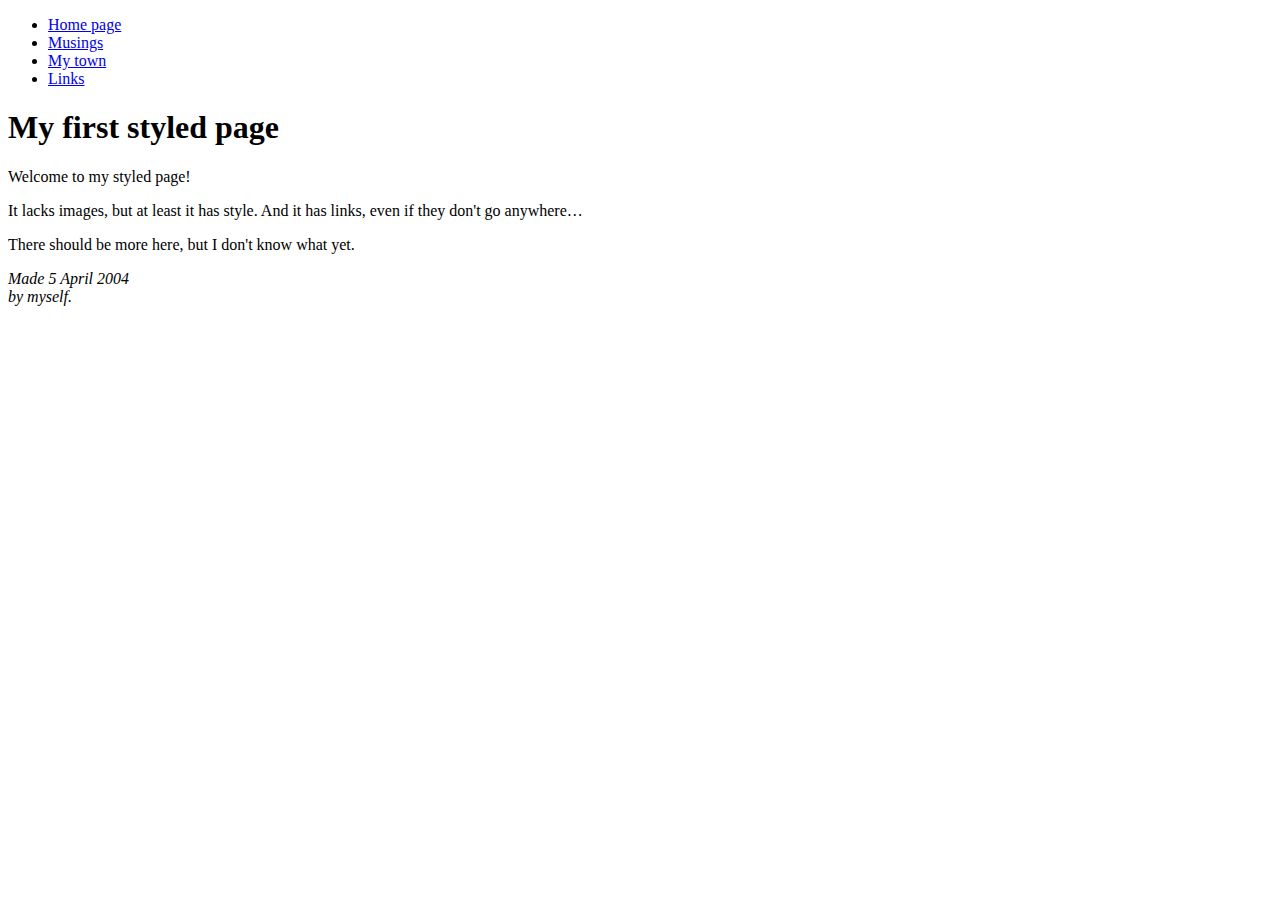
==== index.html @ bc7cad27 "Add files via upload" ====
<!DOCTYPE html PUBLIC "-//W3C//DTD HTML 4.01//EN">
<html>
<head>
  <title>My first styled page</title>
 <link rel="stylesheet" href="style.css">
</head>
<body>
<ul class="navbar">
  <li><a href="index.html">Home page</a>
  <li><a href="musings.html">Musings</a>
  <li><a href="town.html">My town</a>
  <li><a href="links.html">Links</a>
</ul class="navbar">
<h1>My first styled page</h1>
<p>Welcome to my styled page!

<p>It lacks images, but at least it has style.
And it has links, even if they don't go
anywhere&hellip;

<p>There should be more here, but I don't know
what yet.
<address>Made 5 April 2004<br>
  by myself.</address>

</body>
</html>
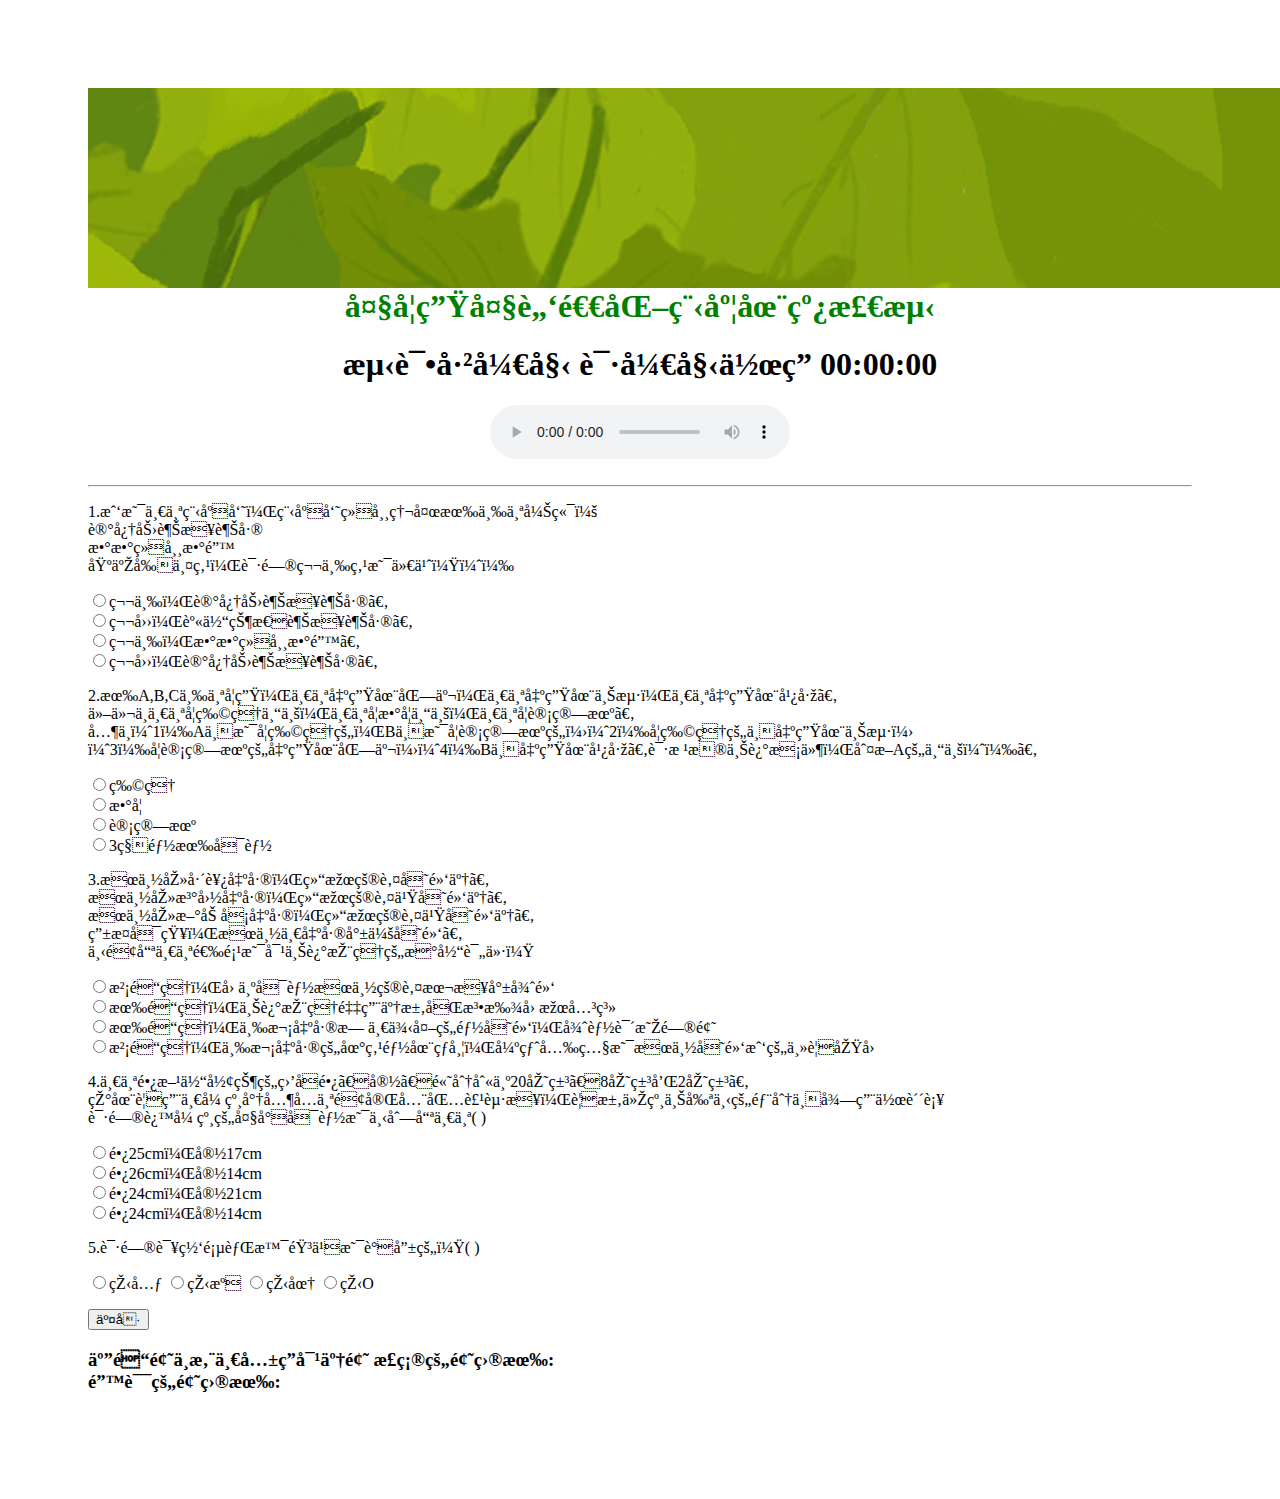
==== commit 7addbab8: "Add files via upload" ====
--- a/index.html
+++ b/index.html
@@ -1,27 +1,167 @@
-<!DOCTYPE html PUBLIC "-//W3C//DTD HTML 4.01//EN">
+<!DOCTYPE HTML ">
 <html>
-<head>
-  <title>My first styled page</title>
- <link rel="stylesheet" href="style.css">
+  <head>
+    <title>text online</title>
+  <meta http-equiv=" content-type" content="txt/html; charset=utf-8" />
+<meta http-equiv="pragma" content="no-cache">
+<meta http-equiv="cache-control" content="no-cache">
+<meta http-equiv="expires" content="0">
+<meta http-equiv="keywords" content="keyword1,keyword2,keyword3">
+<meta http-equiv="description" content="This is my page">
+
+    <style>
+      div{
+        background-image: url('back.jpg');
+        width: 1500px;
+        height: 200px;
+        background-position: center center;
+
+      }
+    </style>
 </head>
-<body>
-<ul class="navbar">
-  <li><a href="index.html">Home page</a>
-  <li><a href="musings.html">Musings</a>
-  <li><a href="town.html">My town</a>
-  <li><a href="links.html">Links</a>
-</ul class="navbar">
-<h1>My first styled page</h1>
-<p>Welcome to my styled page!
+  <div> </div>
 
-<p>It lacks images, but at least it has style.
-And it has links, even if they don't go
-anywhere&hellip;
 
-<p>There should be more here, but I don't know
-what yet.
-<address>Made 5 April 2004<br>
-  by myself.</address>
+<body onload="time_fun()" style="padding:80px;">
+  <center>
+    <font size="6" color="green"><b>大学生大脑退化程度在线检测</b></font>
+    <h1>测试已开始 请开始作答 <span id="mytime">00:00:00</span></h1>
+  <audio src="hfc.mp3"controls><audio>
+  </center><br>
+  <hr>
+
+  <p>1.我是一个程序员，程序员经常熬夜有三个弊端：<br>
+    记忆力越来越差<br>
+    数数经常数错<br>
+    基于前两点，请问第三点是什么？（）</p>
+  <p>
+    <input type="radio" name="Q1" value="1">第三，记忆力越来越差。<br>
+    <input type="radio" name="Q1" value="2">第四，身体状态越来越差。<br>
+    <input type="radio" name="Q1" value="3">第三，数数经常数错。<br>
+    <input type="radio" name="Q1" value="4">第四，记忆力越来越差。<br> <!-- D -->
+  </p>
+  <p>2.有A,B,C三个学生，一个出生在北京，一个出生在上海，一个出生在广州。<br>
+    他们中一个学物理专业，一个学数学专业，一个学计算机。<br>
+    其中（1）A不是学物理的，B不是学计算机的；（2）学物理的不出生在上海；<br>
+    （3）学计算机的出生在北京；（4）B不出生在广州。请根据上述条件，判断A的专业（）。</p>
+  <p>
+    <input type="radio" name="Q2" value="1">物理<br>
+    <input type="radio" name="Q2" value="2">数学<br>
+    <input type="radio" name="Q2" value="3">计算机<br> <!-- C -->
+    <input type="radio" name="Q2" value="4">3种都有可能<br>
+  </p>
+  <p>3.杜丽去巴西出差，结果皮肤变黑了。<br>
+    杜丽去泰国出差，结果皮肤也变黑了。<br>
+    杜丽去新加坡出差，结果皮肤也变黑了。<br>
+    由此可知，杜丽一出差就会变黑。<br>
+    下面哪一个选项是对上述推理的恰当评价？</p>
+  <p>
+    <input type="radio" name="Q3" value="1">没道理，因为可能杜丽皮肤本来就很黑<br>
+    <input type="radio" name="Q3" value="2">有道理，上述推理采用了求同法找因果关系<br>
+    <input type="radio" name="Q3" value="3">有道理，三次出差无一例外的都变黑，很能说明问题<br>
+    <input type="radio" name="Q3" value="4">没道理，三次出差的地点都在热带，强烈光照是杜丽变黑我的主要原因<br> <!-- D -->
+  </p>
+  <p>4.一个长方体形状的盒子长、宽、高分别为20厘米、8厘米和2厘米。<br>
+    现在要用一张纸将其六个面完全包裹起来，要求从纸上剪下的部分不得用作贴补<br>
+    请问这张纸的大小可能是下列哪一个( )</p>
+  <p>
+    <input type="radio" name="Q4" value="1">长25cm，宽17cm<br>
+    <input type="radio" name="Q4" value="2">长26cm，宽14cm<br>
+    <input type="radio" name="Q4" value="3">长24cm，宽21cm<br> <!-- C -->
+    <input type="radio" name="Q4" value="4">长24cm，宽14cm<br>
+  </p>
+  <p>5.请问该网页背景音乐是谁唱的？( ) </p>
+  <p>
+    <input type="radio" name="Q5" value="1">王元
+    <input type="radio" name="Q5" value="2">王源
+    <input type="radio" name="Q5" value="3">王圆
+    <input type="radio" name="Q5" value="4">王O
+  </p>
+  <button onclick="main()">交卷</button>
+  <h3>
+    五道题中您一共答对了<font color="red"><span id="right_number"></font>题
+    正确的题目有:<span id="right_question" style="color:red"></span>
+    <br>
+    错误的题目有:<span id="error_question" style="color:red"></span>
+  </h3>
+  <script language="javascript">
+
+    function two_char(n) {
+      return n >= 10 ? n : "0" + n;
+    }
+    function time_fun() {
+      var sec = 0;
+      setInterval(function () {
+        sec++;
+        var date = new Date(0, 0)
+        date.setSeconds(sec);
+        var h = date.getHours(), m = date.getMinutes(), s = date.getSeconds();
+        document.getElementById("mytime").innerText = two_char(h) + ":" + two_char(m) + ":" + two_char(s);
+      }, 1000);
+    }
+
+    function main() {
+      var questionArray = new Array("Q1", "Q2", "Q3", "Q4", "Q5");
+      var resultArray = new Array();
+      var rightArray = new Array();
+
+      var aryAns = new Array(4, 3, 4, 3, 2);
+      for (var i = 0; i < questionArray.length; i++) {
+        if (Name(questionArray[i]) != 10) {
+          resultArray[i] = Name(questionArray[i]);
+        } else {
+          alert("第" + (i + 1) + "题,您未作答!!");
+          return false;
+        }
+      }
+      var right_number = 0;
+      for (var i = 0; i < questionArray.length; i++) {
+        if (aryAns[i] == resultArray[i]) {
+          right_number++;
+          rightArray[i] = 1;
+        } else {
+          rightArray[i] = 0;
+        }
+      }
+      var right_question = " ";
+      var error_question = " ";
+      for (var i = 0; i < rightArray.length; i++) {
+        if (rightArray[i] == 1) {
+          right_question += i + 1 + ",";
+        } else {
+          error_question += i + 1 + ",";
+        }
+      }
+      var time = document.getElementById("mytime").innerHTML;
+      document.getElementById("right_number").innerText = right_number;
+
+
+
+      if (right_question != " ") {
+        document.getElementById("right_question").innerText = right_question;
+
+      }
+      if (error_question != " ") {
+        document.getElementById("error_question").innerText = error_question;
+
+      }
+    };
+
+    function Name(name) {
+      var temp = document.getElementsByName(name);
+      var intHot = 9;
+      for (var i = 0; i < temp.length; i++) {
+        if (temp[i].checked)
+          intHot = temp[i].value;
+      }
+      if (intHot == 9) {
+        return 10;
+      }
+      return intHot;
+    };
+
+
+  </script>
 
 </body>
 </html>
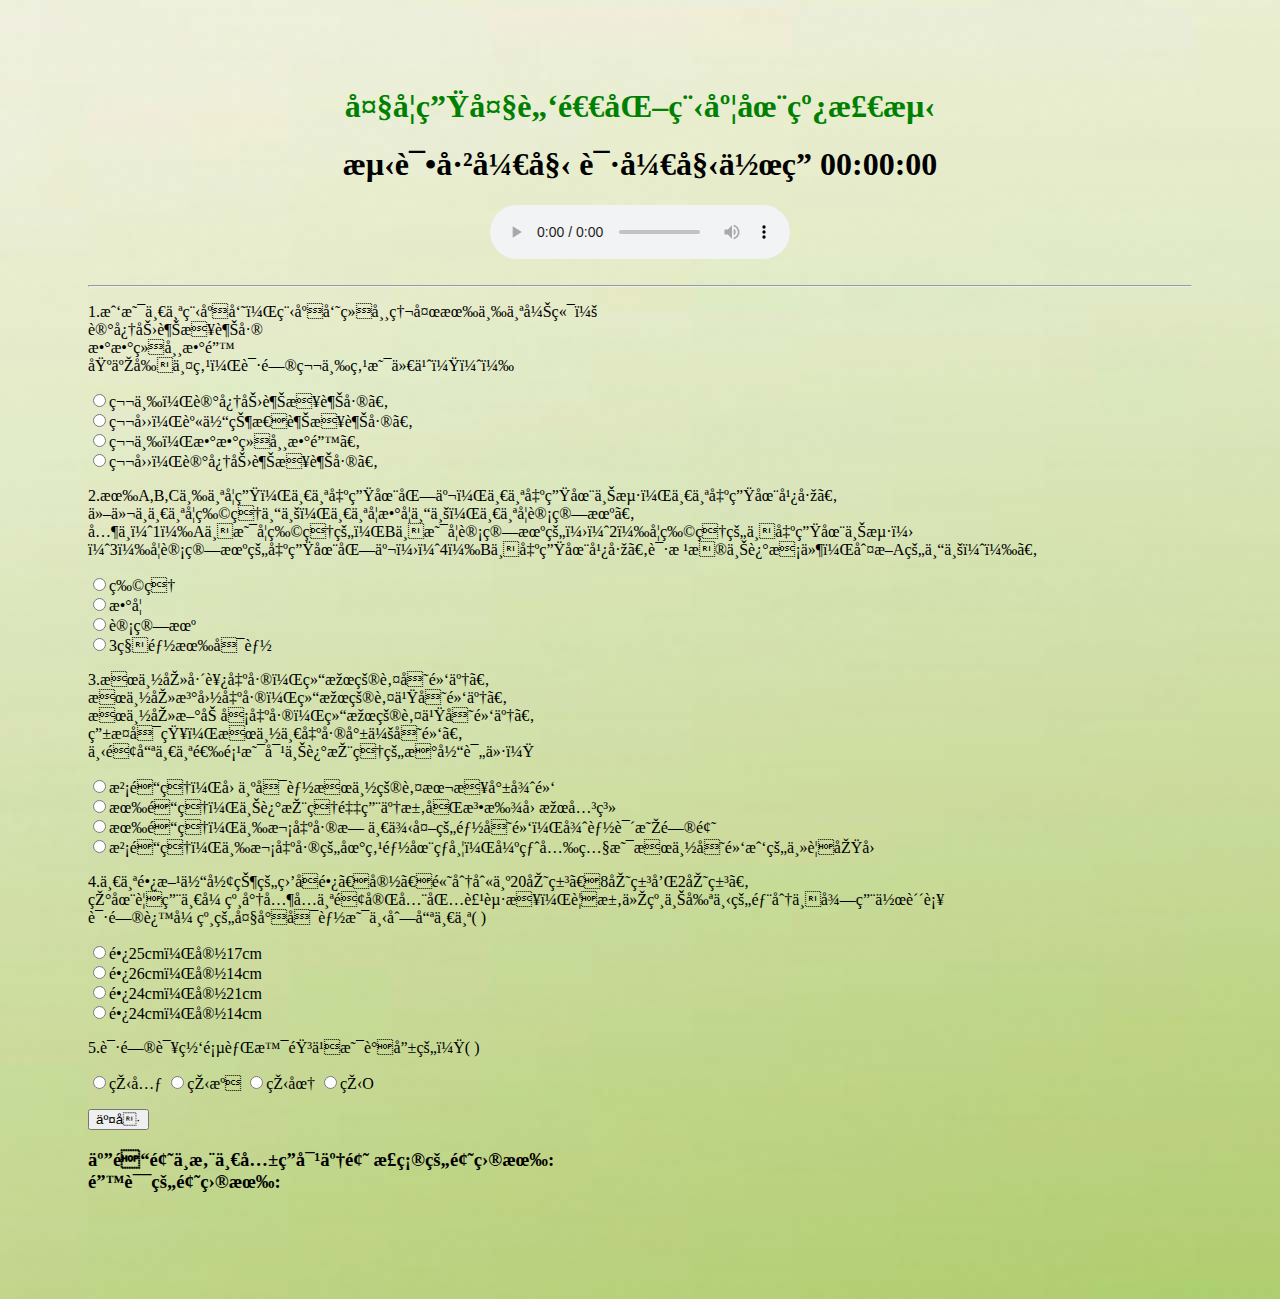
==== commit 6d83c979: "Add files via upload" ====
--- a/index.html
+++ b/index.html
@@ -10,13 +10,10 @@
 <meta http-equiv="description" content="This is my page">
 
     <style>
-      div{
-        background-image: url('back.jpg');
-        width: 1500px;
-        height: 200px;
-        background-position: center center;
+      body{
+        background-image: url('zzback.jpg');
 
-      }
+          }
     </style>
 </head>
   <div> </div>
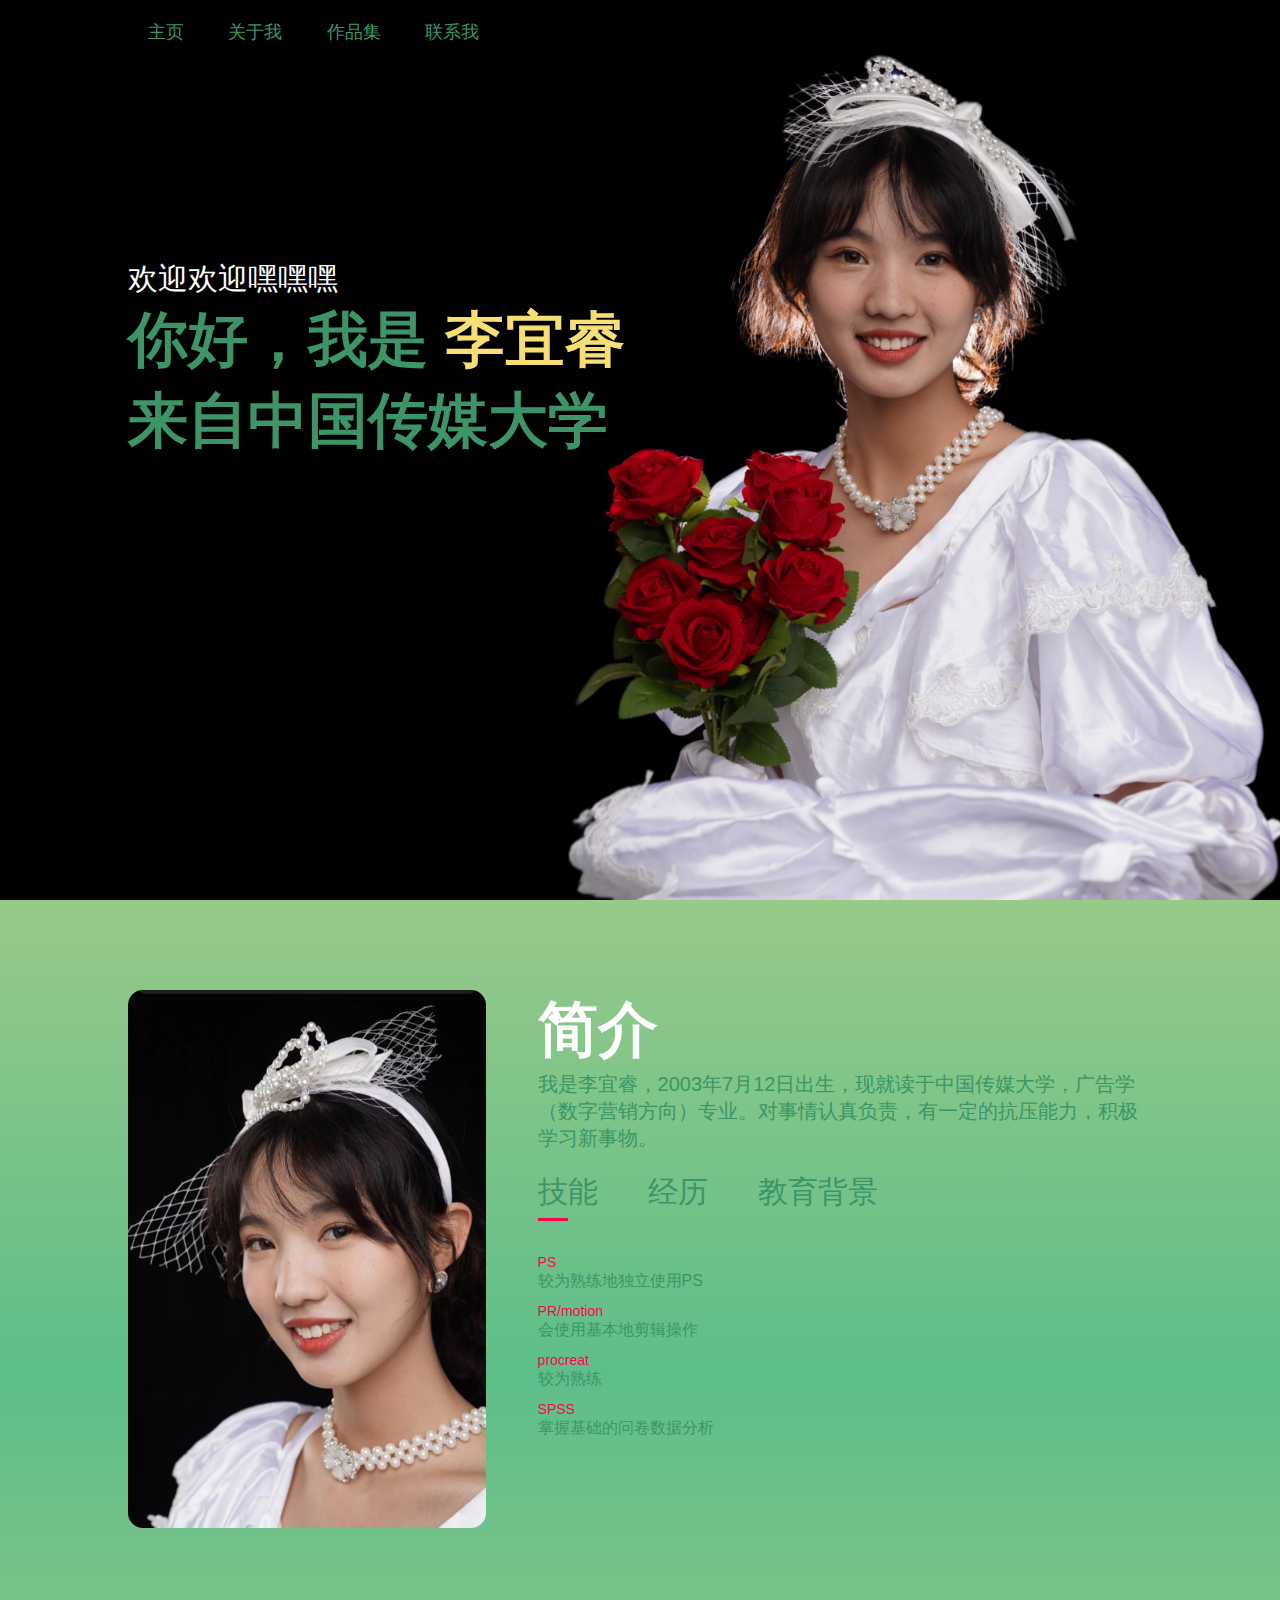
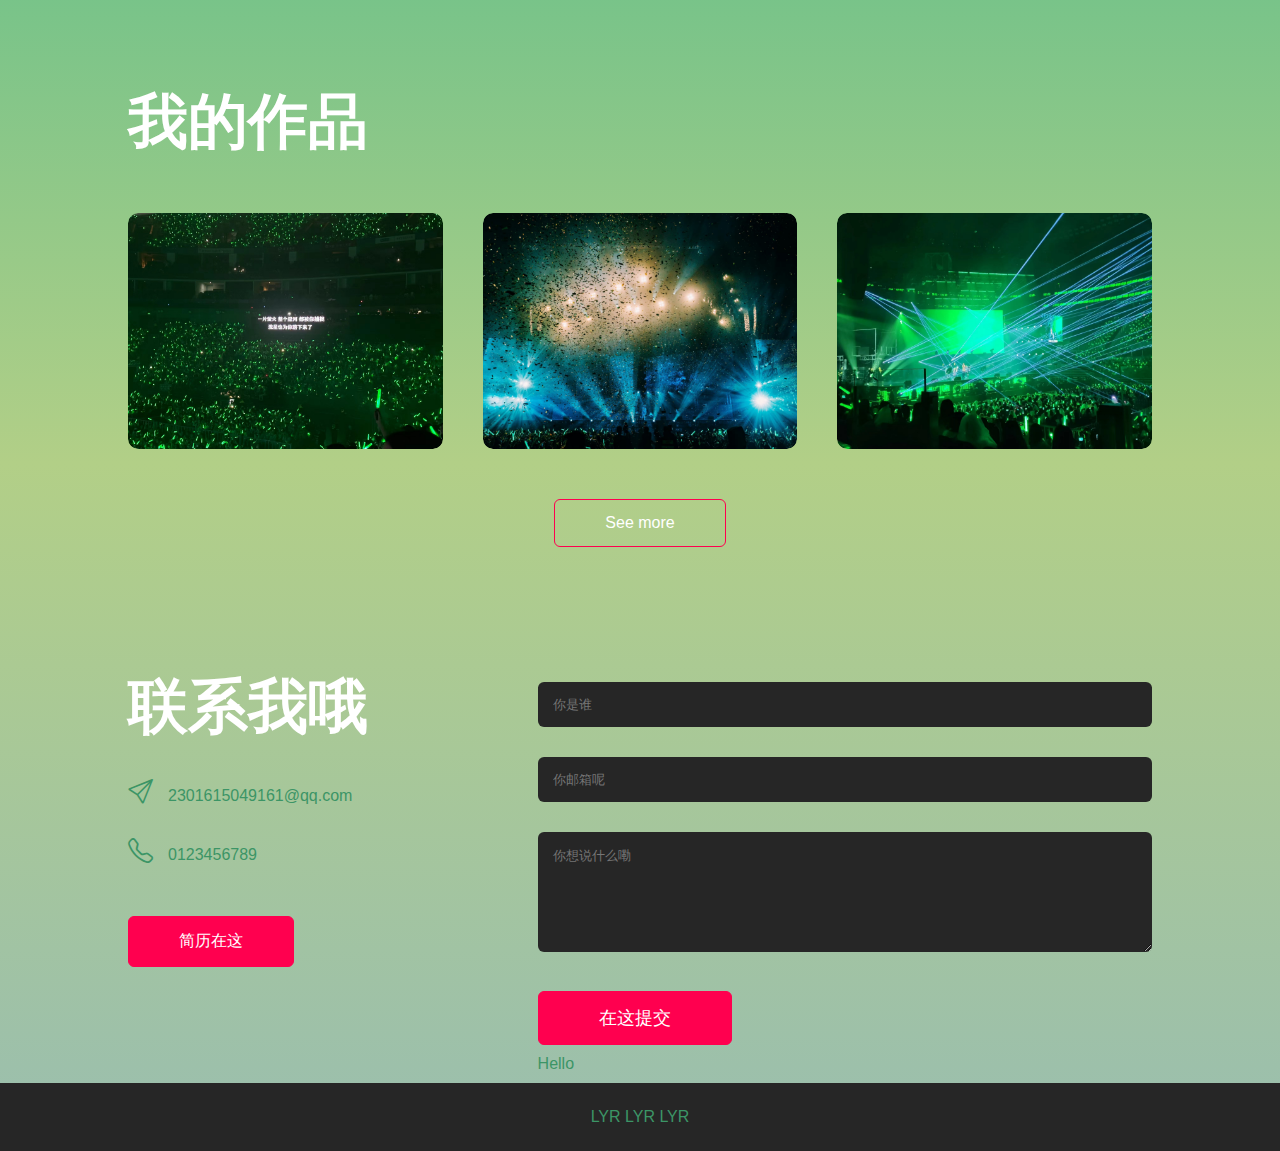
==== commit ce5b0f58: "Add files via upload" ====
--- a/index.html
+++ b/index.html
@@ -1,164 +1,181 @@
-<!DOCTYPE HTML ">
-<html>
-  <head>
-    <title>text online</title>
-  <meta http-equiv=" content-type" content="txt/html; charset=utf-8" />
-<meta http-equiv="pragma" content="no-cache">
-<meta http-equiv="cache-control" content="no-cache">
-<meta http-equiv="expires" content="0">
-<meta http-equiv="keywords" content="keyword1,keyword2,keyword3">
-<meta http-equiv="description" content="This is my page">
-
-    <style>
-      body{
-        background-image: url('zzback.jpg');
-
-          }
-    </style>
-</head>
-  <div> </div>
-
-
-<body onload="time_fun()" style="padding:80px;">
-  <center>
-    <font size="6" color="green"><b>大学生大脑退化程度在线检测</b></font>
-    <h1>测试已开始 请开始作答 <span id="mytime">00:00:00</span></h1>
-  <audio src="hfc.mp3"controls><audio>
-  </center><br>
-  <hr>
-
-  <p>1.我是一个程序员，程序员经常熬夜有三个弊端：<br>
-    记忆力越来越差<br>
-    数数经常数错<br>
-    基于前两点，请问第三点是什么？（）</p>
-  <p>
-    <input type="radio" name="Q1" value="1">第三，记忆力越来越差。<br>
-    <input type="radio" name="Q1" value="2">第四，身体状态越来越差。<br>
-    <input type="radio" name="Q1" value="3">第三，数数经常数错。<br>
-    <input type="radio" name="Q1" value="4">第四，记忆力越来越差。<br> <!-- D -->
-  </p>
-  <p>2.有A,B,C三个学生，一个出生在北京，一个出生在上海，一个出生在广州。<br>
-    他们中一个学物理专业，一个学数学专业，一个学计算机。<br>
-    其中（1）A不是学物理的，B不是学计算机的；（2）学物理的不出生在上海；<br>
-    （3）学计算机的出生在北京；（4）B不出生在广州。请根据上述条件，判断A的专业（）。</p>
-  <p>
-    <input type="radio" name="Q2" value="1">物理<br>
-    <input type="radio" name="Q2" value="2">数学<br>
-    <input type="radio" name="Q2" value="3">计算机<br> <!-- C -->
-    <input type="radio" name="Q2" value="4">3种都有可能<br>
-  </p>
-  <p>3.杜丽去巴西出差，结果皮肤变黑了。<br>
-    杜丽去泰国出差，结果皮肤也变黑了。<br>
-    杜丽去新加坡出差，结果皮肤也变黑了。<br>
-    由此可知，杜丽一出差就会变黑。<br>
-    下面哪一个选项是对上述推理的恰当评价？</p>
-  <p>
-    <input type="radio" name="Q3" value="1">没道理，因为可能杜丽皮肤本来就很黑<br>
-    <input type="radio" name="Q3" value="2">有道理，上述推理采用了求同法找因果关系<br>
-    <input type="radio" name="Q3" value="3">有道理，三次出差无一例外的都变黑，很能说明问题<br>
-    <input type="radio" name="Q3" value="4">没道理，三次出差的地点都在热带，强烈光照是杜丽变黑我的主要原因<br> <!-- D -->
-  </p>
-  <p>4.一个长方体形状的盒子长、宽、高分别为20厘米、8厘米和2厘米。<br>
-    现在要用一张纸将其六个面完全包裹起来，要求从纸上剪下的部分不得用作贴补<br>
-    请问这张纸的大小可能是下列哪一个( )</p>
-  <p>
-    <input type="radio" name="Q4" value="1">长25cm，宽17cm<br>
-    <input type="radio" name="Q4" value="2">长26cm，宽14cm<br>
-    <input type="radio" name="Q4" value="3">长24cm，宽21cm<br> <!-- C -->
-    <input type="radio" name="Q4" value="4">长24cm，宽14cm<br>
-  </p>
-  <p>5.请问该网页背景音乐是谁唱的？( ) </p>
-  <p>
-    <input type="radio" name="Q5" value="1">王元
-    <input type="radio" name="Q5" value="2">王源
-    <input type="radio" name="Q5" value="3">王圆
-    <input type="radio" name="Q5" value="4">王O
-  </p>
-  <button onclick="main()">交卷</button>
-  <h3>
-    五道题中您一共答对了<font color="red"><span id="right_number"></font>题
-    正确的题目有:<span id="right_question" style="color:red"></span>
-    <br>
-    错误的题目有:<span id="error_question" style="color:red"></span>
-  </h3>
-  <script language="javascript">
-
-    function two_char(n) {
-      return n >= 10 ? n : "0" + n;
-    }
-    function time_fun() {
-      var sec = 0;
-      setInterval(function () {
-        sec++;
-        var date = new Date(0, 0)
-        date.setSeconds(sec);
-        var h = date.getHours(), m = date.getMinutes(), s = date.getSeconds();
-        document.getElementById("mytime").innerText = two_char(h) + ":" + two_char(m) + ":" + two_char(s);
-      }, 1000);
-    }
-
-    function main() {
-      var questionArray = new Array("Q1", "Q2", "Q3", "Q4", "Q5");
-      var resultArray = new Array();
-      var rightArray = new Array();
-
-      var aryAns = new Array(4, 3, 4, 3, 2);
-      for (var i = 0; i < questionArray.length; i++) {
-        if (Name(questionArray[i]) != 10) {
-          resultArray[i] = Name(questionArray[i]);
-        } else {
-          alert("第" + (i + 1) + "题,您未作答!!");
-          return false;
-        }
-      }
-      var right_number = 0;
-      for (var i = 0; i < questionArray.length; i++) {
-        if (aryAns[i] == resultArray[i]) {
-          right_number++;
-          rightArray[i] = 1;
-        } else {
-          rightArray[i] = 0;
-        }
-      }
-      var right_question = " ";
-      var error_question = " ";
-      for (var i = 0; i < rightArray.length; i++) {
-        if (rightArray[i] == 1) {
-          right_question += i + 1 + ",";
-        } else {
-          error_question += i + 1 + ",";
-        }
-      }
-      var time = document.getElementById("mytime").innerHTML;
-      document.getElementById("right_number").innerText = right_number;
-
-
-
-      if (right_question != " ") {
-        document.getElementById("right_question").innerText = right_question;
-
-      }
-      if (error_question != " ") {
-        document.getElementById("error_question").innerText = error_question;
-
-      }
-    };
-
-    function Name(name) {
-      var temp = document.getElementsByName(name);
-      var intHot = 9;
-      for (var i = 0; i < temp.length; i++) {
-        if (temp[i].checked)
-          intHot = temp[i].value;
-      }
-      if (intHot == 9) {
-        return 10;
-      }
-      return intHot;
-    };
-
-
-  </script>
-
-</body>
-</html>
+<!DOCTYPE html>
+<html lang="en">
+<head>
+    <meta charset="UTF-8">
+    <meta http-equiv="X-UA-Compatible" content="IE=edge">
+    <meta name="viewport" content="width=device-width, initial-scale=1.0">
+    <title>LYR  portfolio website</title>
+    <link rel="stylesheet" href="style.css">
+   <link rel="stylesheet" href="https://cdn.jsdelivr.net/npm/bootstrap-icons@1.9.1/font/bootstrap-icons.css">
+</head>
+<body>
+    <div id="header">
+        <div class="container">
+            <nav>
+                <ul id="sidemenu">
+                    <li><a href="#header">主页</a></li>
+                    <li><a href="#about">关于我</a></li>
+                    <li><a href="#portfolio">作品集</a></li>
+                    <li><a href="#contact">联系我</a></li>
+                    <i class="bi bi-x" onclick="closemenu()"></i>
+                </ul>
+                <i class="bi bi-list" onclick="openmenu()"></i>
+            </nav>
+            <div class="header-text">
+                <p>欢迎欢迎嘿嘿嘿</p>
+                <h1>你好，我是 <span>李宜睿</span><br>来自中国传媒大学</h1>
+            </div>
+        </div>
+    </div>
+
+<!-- About Section -->
+    <div id="about">
+        <div class="container">
+            <div class="row">
+                <div class="about-col-1">
+                    <img src="images/user.jpg" >
+                </div>
+                <div class="about-col-2">
+                    <h1 class="sub-title">简介</h1>
+                    <p class="content">我是李宜睿，2003年7月12日出生，现就读于中国传媒大学，广告学（数字营销方向）专业。对事情认真负责，有一定的抗压能力，积极学习新事物。</p>
+
+                    <div class="tab-titles">
+                        <p class="tab-links active-link" onclick="opentab('skills')">技能</p>
+                        <p class="tab-links" onclick="opentab('experience')">经历</p>
+                        <p class="tab-links" onclick="opentab('education')">教育背景</p>
+                    </div>
+
+                    <div class="tab-contents active-tab" id="skills">
+                        <ul>
+                            <li><span>PS </span><br>较为熟练地独立使用PS</li>
+                            <li><span>PR/motion</span><br>会使用基本地剪辑操作</li>
+                            <li><span>procreat</span><br>较为熟练</li>
+                            <li><span>SPSS</span><br>掌握基础的问卷数据分析</li>
+                        </ul>
+                    </div>
+                    <div class="tab-contents" id="experience">
+                        <ul>
+                            <li><span>学校经历</span><br>担任学校创新创业协会图文设计组部长  2023.3-2023.7</li>
+                            <li><span>实践经历</span><br>在河南省广播电视台实习   2022.7-2022.9</li>
+
+                        </ul>
+                    </div>
+                    <div class="tab-contents" id="education">
+                        <ul>
+                            <li><span>主修</span><br>本科广告学（数字营销方向） 2021.9-2025.6</li>
+                            <li><span>辅修</span><br>本科广播电视编导  2022.9-2023.12</li>
+
+                        </ul>
+                    </div>
+                </div>
+            </div>
+        </div>
+    </div>
+    <!-- Portfolio Section -->
+    <div id="portfolio">
+        <div class="container">
+            <h1 class="sub-title">我的作品</h1>
+            <div class="work-list">
+                <div class="work">
+                    <img src="images/back.jpg">
+                    <div class="layer">
+                        <h3>绘画涂鸦</h3>
+                        <p>procreat简单画画，随便看看我的涂鸦</p>
+                        <a href="pic.html"><i class="bi bi-link"></i></a>
+                    </div>
+                </div>
+                <div class="work">
+                    <img src="images/back1.jpg">
+                    <div class="layer">
+                        <h3>我的业余拍拍拍</h3>
+                        <p>业余的拍拍，随便看看</p>
+                        <a href="cam.html"><i class="bi bi-link"></i></a>
+                    </div>
+                </div>
+                <div class="work">
+                    <img src="images/back3.jpg">
+                    <div class="layer">
+                        <h3>文字作品喽喽</h3>
+                        <p></p>
+                        <a href="word.html"><i class="bi bi-link"></i></a>
+                    </div>
+                </div>
+            </div>
+            <a href="" class="btn">See more</a>
+        </div>
+    </div>
+
+    <!-- Contact Section -->
+    <div id="contact">
+        <div class="container">
+            <div class="row">
+                <div class="contact-left">
+                    <h1 class="sub-title">联系我哦</h1>
+                    <p><i class="bi bi-send"></i>2301615049161@qq.com</p>
+                    <p><i class="bi bi-telephone"></i>0123456789</p>
+                    <a href="images/李宜睿简历.pdf"  download class="btn btn2">简历在这</a>
+                </div>
+                <div class="contact-right">
+                    <form name="submit-to-google-sheet">
+                        <input type="text" name="Name" placeholder="你是谁" required>
+                        <input type="email" name="Email" placeholder="你邮箱呢" required>
+                        <textarea name="Message" rows="6" placeholder="你想说什么嘞"></textarea>
+                        <button type="submit" class="btn btn2">在这提交</button>
+                    </form>
+                    <span id="msg">Hello</span>
+                </div>
+            </div>
+        </div>
+    </div>
+
+    <div class="copyright">
+        <p>LYR LYR LYR</p>
+    </div>
+
+    <script>
+        var tablinks = document.getElementsByClassName("tab-links");
+        var tabcontents = document.getElementsByClassName("tab-contents");
+
+        function opentab(tabname){
+            for(tablink of tablinks){
+                tablink.classList.remove("active-link");
+            }
+            for(tabcontent of tabcontents){
+                tabcontent.classList.remove("active-tab");
+            }
+            event.currentTarget.classList.add("active-link");
+            document.getElementById(tabname).classList.add("active-tab");
+        }
+    </script>
+
+    <script>
+        var sidemenu = document.getElementById("sidemenu");
+
+        function openmenu(){
+            sidemenu.style.right = "0";
+        }
+        function closemenu(){
+            sidemenu.style.right = "-200px";
+        }
+    </script>
+
+<script>
+    const scriptURL = 'https://script.google.com/macros/s/AKfycbwXXymsa3slypwUlvziQ4ydjdhsNP9xASwZQVOLzXYrYAq-ip9rqB_hZ2I4s7QIsJbFcw/exec'
+    const form = document.forms['submit-to-google-sheet']
+    const msg = document.getElementById("msg")
+
+    form.addEventListener('submit', e => {
+      e.preventDefault()
+      fetch(scriptURL, { method: 'POST', body: new FormData(form)})
+        .then(response => {
+            msg.innerHTML = "Message sent successfully"
+            setTimeout(function(){
+                msg.innerHTML = ""
+            },5000)
+            form.reset()
+        })
+        .catch(error => console.error('Error!', error.message))
+    })
+  </script>
+</body>
+</html>
--- a/style.css
+++ b/style.css
@@ -0,0 +1,391 @@
+*{
+    margin: 0;
+    padding: 0;
+    font-family: 'Poppins', sans-serif;
+    box-sizing: border-box;
+}
+
+html{
+    scroll-behavior: smooth;
+}
+
+body{
+    background: linear-gradient(to bottom,#9abeaf,#b2cf87,#5dbe8a,#b2cf87,#9abeaf);
+    color: #3c9566;
+} 
+
+#header{
+    width: 100%;
+    height: 100vh;
+    background-image: url(images/background.jpg);
+    background-size: cover;
+    background-position: center;
+}
+
+.container{
+    padding: 10px 10%;
+}
+
+nav{
+    display: flex;
+    align-items: center;
+    justify-content: space-between;
+    flex-wrap: wrap;
+}
+
+nav ul li{
+  display: inline-block;
+  list-style: none;
+  margin: 10px 20px;
+}
+
+nav ul li a{
+    text-decoration: none;
+    color: #3c9566;
+    font-size: 18px;
+}
+
+.header-text{
+    margin-top: 20%;
+    font-size: 30px;
+}
+
+.header-text p{
+    color:white;
+}
+
+.header-text h1{
+    font-size: 60px;
+}
+
+.header-text h1 span{
+    color:#f8df72;
+}
+
+/* About Style */
+#about{
+    padding: 80px 0;
+    color: #3c9566;
+}
+
+
+.row{
+    display: flex;
+    justify-content: space-between;
+    flex-wrap: wrap;
+}
+
+.about-col-1{
+    flex-basis: 35%;
+}
+
+.about-col-1 img{
+    width: 100%;
+    border-radius: 15px;
+}
+
+.about-col-2{
+    flex-basis: 60%;
+}
+
+.content{
+  font-size: 20px
+
+}
+.sub-title{
+    font-size: 60px;
+    font-weight: 600;
+    color: #fff;
+}
+
+.tab-titles{
+    display: flex;
+    margin: 20px 0 40px;
+}
+
+.tab-links{
+    margin-right: 50px;
+    font-size: 30px;
+    font-weight: 500;
+    cursor: pointer;
+    position: relative;  
+}
+
+.tab-links::after{
+    content: '';
+    width: 0;
+    height: 3px;
+    background: #ff004f;
+    position: absolute;
+    left: 0;
+    bottom: -8px;
+    transition: 0.5s;
+}
+
+.tab-links.active-link::after{
+    width: 50%;
+}
+
+.tab-contents ul li{
+    list-style: none;
+    margin: 10px 0;
+}
+
+.tab-contents ul li span{
+    color: #ff004f;
+    font-size: 14px;
+}
+.tab-contents{
+    display: none;
+}
+
+.tab-contents.active-tab{
+   display: block;
+}
+
+/* Service Style */
+
+/* portfolio style */
+#portfolio{
+    padding: 50px 0;
+}
+
+.work-list{
+    display: grid;
+    grid-template-columns: repeat(auto-fit, minmax(250px, 1fr));
+    grid-gap: 40px;
+    margin-top: 50px;
+}
+
+.work img{
+    width: 100%;
+    border-radius: 10px;
+    display: block;
+    transition: transform 0.5s;
+}
+
+.work{
+    border-radius: 10px;
+    position: relative;
+    overflow: hidden;
+}
+
+.layer{
+    width: 100%;
+    height: 0;
+    background: linear-gradient(rgba(0,0,0,0.6), #ff004f);
+    border-radius: 10px;
+    position: absolute;
+    left: 0;
+    bottom: 0;
+    overflow: hidden;
+    display: flex;
+    align-items: center;
+    justify-content: center;
+    flex-direction: column;
+    text-align: center;
+    font-size: 14px;
+    transition: height 0.5s;
+}
+
+.layer h3{
+    font-weight: 500;
+    margin-bottom: 20px;
+}
+
+
+.layer a{
+    margin-top: 20px;
+    text-decoration: none;
+    font-size: 28px;
+    line-height: 60px;
+    background: #fff;
+    color: #ff004f;
+    width: 60px;
+    height: 60px;
+    border-radius: 50%;
+    text-align: center;
+}
+
+.work:hover img{
+    transform: scale(1.1);
+}
+
+.work:hover .layer{
+    height: 100%;
+}
+
+.btn{
+    display: block;
+    margin: 50px auto;
+    width: fit-content;
+    border: 1px solid #ff004f;
+    padding: 14px 50px;
+    border-radius: 6px;
+    text-decoration: none;
+    color: #fff;
+    transition: background 0.5s;
+}
+
+.btn:hover{
+    background: #ff004f;
+}
+
+/* Contact Style */
+
+.contact-left{
+    flex-basis: 35%;
+}
+
+.contact-right{
+    flex-basis: 60%;
+}
+
+.contact-left p{
+    margin-top: 30px;
+}
+
+.contact-left p i{
+    color: #3c9566;
+    margin-right: 15px;
+    font-size: 25px;
+}
+
+.social-icons{
+    margin-top: 30px;
+}
+
+.social-icons a{
+    text-decoration: none;
+    font-size: 30px;
+    margin-right: 15px;
+    color: #3c9566;
+    display: inline-block;
+    transition: transform 0.5s;
+}
+
+.social-icons a:hover{
+    color: #ff004f;
+    transform: translateY(-5px);
+}
+
+.btn.btn2{
+    display: inline-block;
+    background: #ff004f;
+}
+
+.contact-right form{
+    width: 100%;
+}
+
+form input, form textarea{
+    width: 100%;
+    border: 0;
+    outline: none;
+    background: #262626;
+    padding: 15px;
+    margin: 15px 0;
+    color: #3c9566;
+    border-radius: 6px;
+}
+
+form .btn2{
+    padding: 14px 60px;
+    font-size: 18px;
+    margin-top: 20px;
+    cursor: pointer;
+}
+
+.copyright{
+    width: 100%;
+    text-align: center;
+    padding: 25px 0;
+    background: #262626;
+}
+
+nav .bi{
+    display: none;
+}
+
+/* responsive media */
+@media only screen and (max-width: 600px){
+    #header{
+        background-image: url(images/phone-background.png);
+    }
+
+    .header-text{
+        margin-top: 80%;
+        font-size: 16px;
+    }
+    
+    .header-text h1{
+        font-size: 30px;
+    }
+
+    nav .bi{
+        display: block;
+        font-size: 30px;
+    }
+    
+    nav ul{
+        background: #ff004f;
+        position: fixed;
+        top: 0;
+        right: -200px;
+        width: 200px;
+        height: 100vh;
+        padding-top: 50px;
+        z-index: 2;
+        transition: right 0.5s;
+    }
+    
+    nav ul li{
+        display: block;
+        margin: 25px;
+    }
+
+    nav ul .bi{
+        position: absolute;
+        top: 25px;
+        left: 25px;
+        cursor: pointer;
+    }
+
+    .sub-title{
+        font-size: 40px;
+    }
+
+    .about-col-1, .about-col-2{
+        flex-basis: 100%;
+    }
+    
+    .about-col-1{
+        margin-bottom: 30px;
+    }
+
+    .about-col-2{
+        font-size: 14px;
+    }
+
+    .tab-links{
+        font-size: 16px;
+        margin-right: 20px;
+    }
+
+    .contact-left, .contact-right{
+        flex-basis: 100%;
+    }
+
+    .copyright{
+        font-size: 14px;
+    }
+
+} 
+
+#msg{
+    color: #3c9566;
+    margin-top: -40px;
+    display: block;
+}
+
+carouselExampleCaption{
